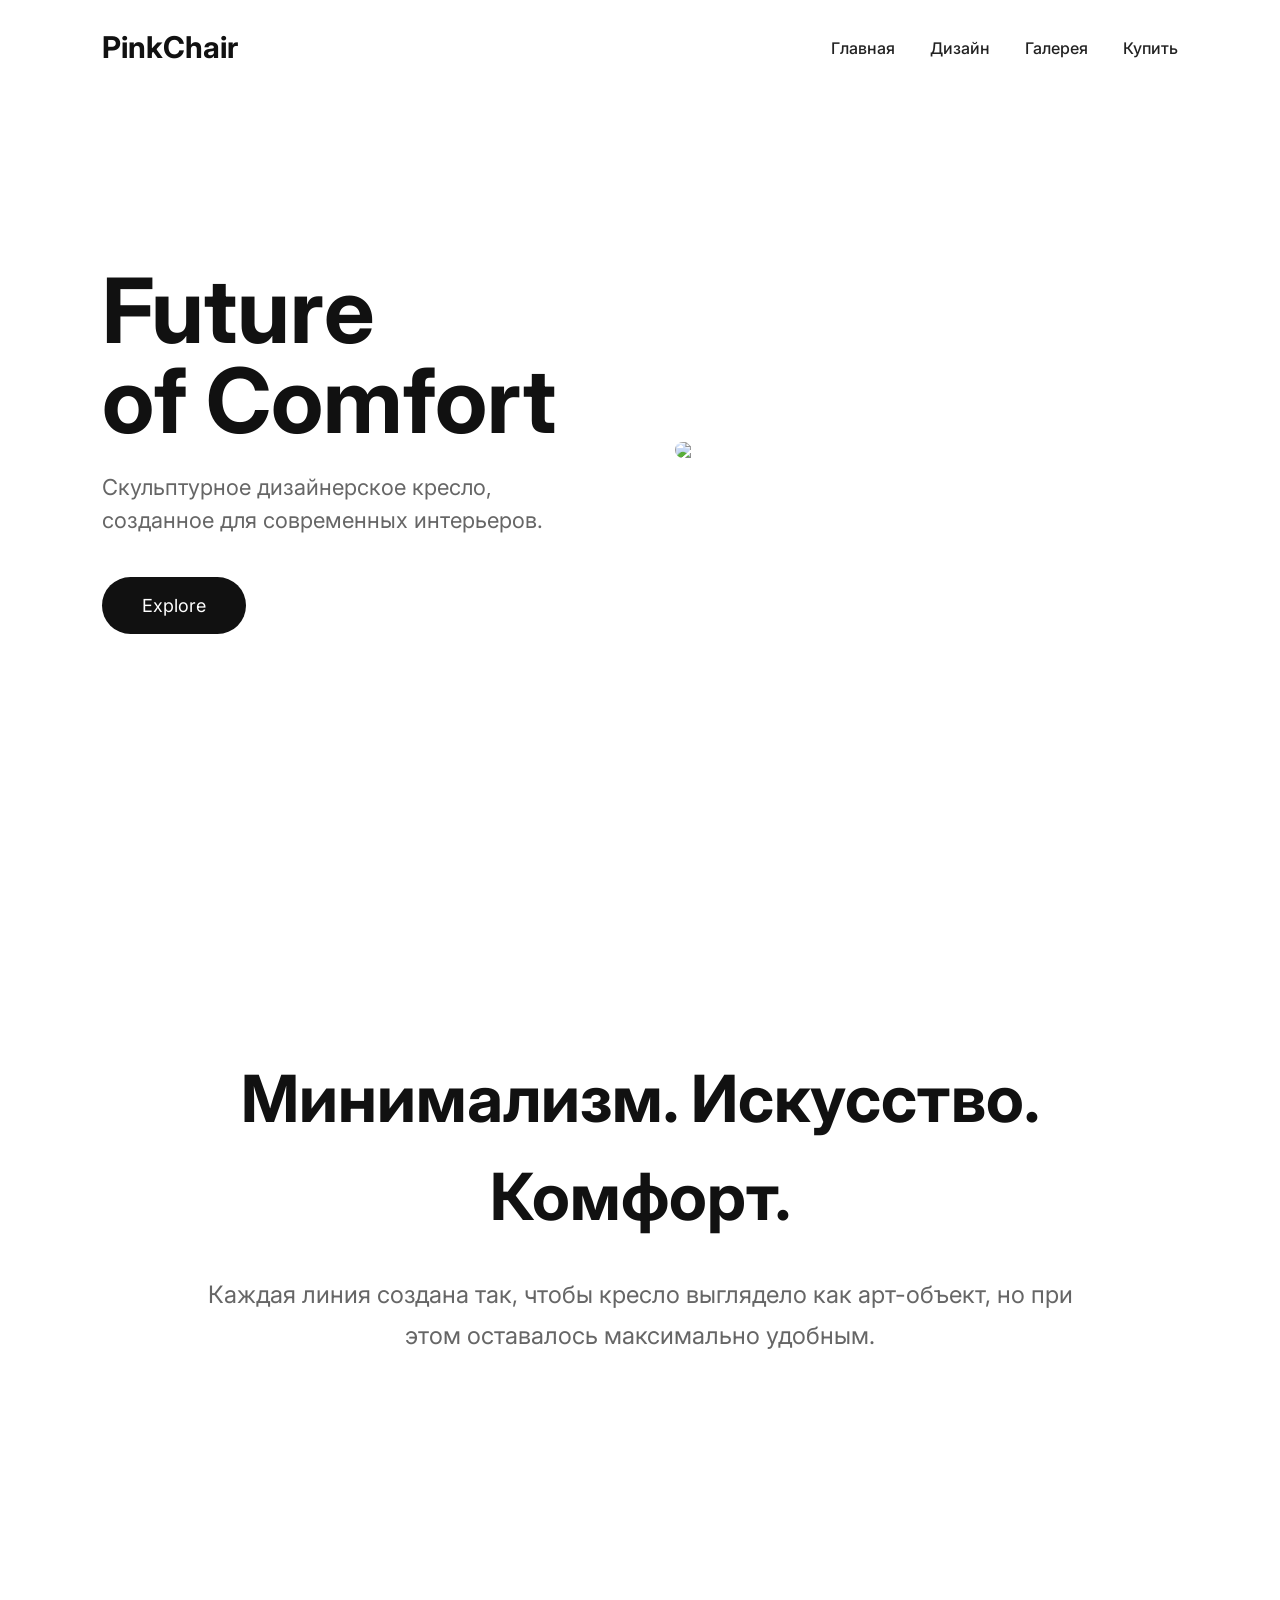
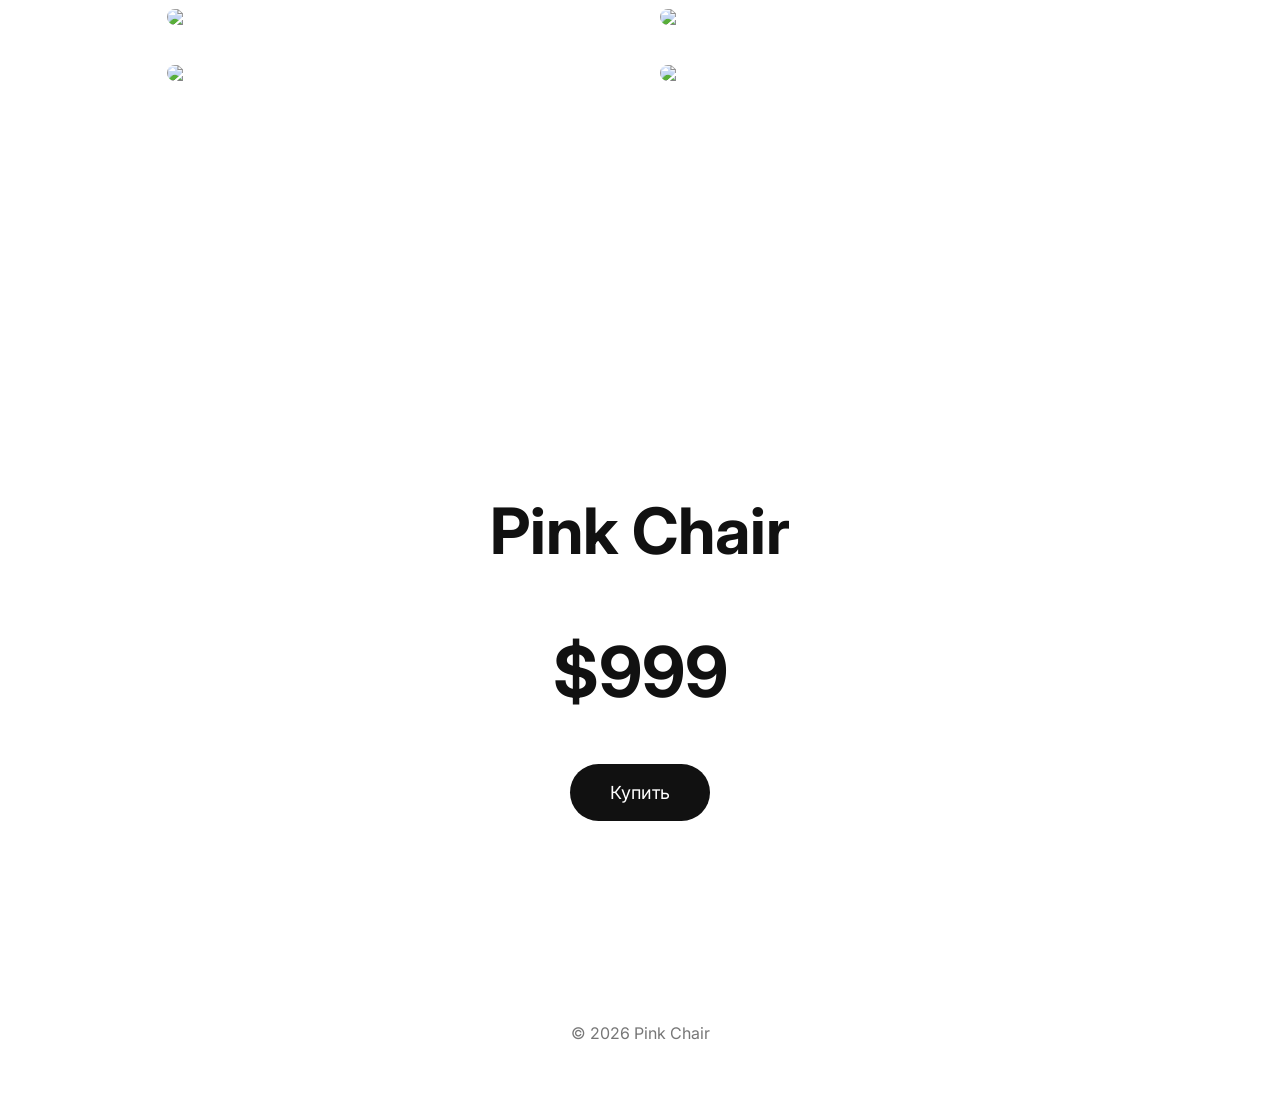
==== index.html @ ea682096 "Rename index1.html to index.html" ====
<!DOCTYPE html>
<html lang="ru">

<head>

<meta charset="UTF-8">

<meta name="viewport" content="width=device-width, initial-scale=1.0">

<title>Pink Chair</title>

<link rel="preconnect" href="https://fonts.googleapis.com">

<link rel="preconnect" href="https://fonts.gstatic.com" crossorigin>

<link href="https://fonts.googleapis.com/css2?family=Inter:wght@300;400;500;600;700;800&display=swap" rel="stylesheet">

<link rel="stylesheet" href="style.css">

</head>

<body>

<header>

<div class="logo">
PinkChair
</div>

<nav>

<a href="#">Главная</a>

<a href="#design">Дизайн</a>

<a href="#gallery">Галерея</a>

<a href="#buy">Купить</a>

</nav>

</header>

<section class="hero">

<div class="heroText">

<h1>

Future

<br>

of Comfort

</h1>

<p>

Скульптурное дизайнерское кресло,
созданное для современных интерьеров.

</p>

<a href="#buy">

<button>

Explore

</button>

</a>

</div>

<div class="heroImage">

<img src="images/chair1.jpg">

</div>

</section>

<section id="design" class="section">

<h2>

Минимализм.

Искусство.

Комфорт.

</h2>

<p>

Каждая линия создана так, чтобы кресло выглядело как арт-объект,
но при этом оставалось максимально удобным.

</p>

</section>

<section id="gallery">

<div class="grid">

<img src="images/chair1.jpg">

<img src="images/chair2.jpg">

<img src="images/chair3.jpg">

<img src="images/chair4.jpg">

</div>

</section>

<section id="buy" class="buy">

<h2>

Pink Chair

</h2>

<div class="price">

$999

</div>

<button>

Купить

</button>

</section>

<footer>

© 2026 Pink Chair

</footer>

<script src="script.js"></script>

</body>

</html>
---- style.css ----
*{

margin:0;

padding:0;

box-sizing:border-box;

font-family:Inter,sans-serif;

}

html{

scroll-behavior:smooth;

}

body{

background:white;

color:#111;

overflow-x:hidden;

}

header{

position:fixed;

top:0;

width:100%;

padding:25px 8%;

display:flex;

justify-content:space-between;

align-items:center;

background:rgba(255,255,255,.85);

backdrop-filter:blur(20px);

z-index:999;

}

.logo{

font-size:30px;

font-weight:700;

}

nav{

display:flex;

gap:35px;

}

nav a{

text-decoration:none;

color:#222;

font-weight:500;

}

.hero{

min-height:100vh;

display:flex;

justify-content:center;

align-items:center;

padding:100px 8%;

gap:80px;

}

.heroText{

flex:1;

}

.heroText h1{

font-size:90px;

line-height:1;

margin-bottom:25px;

}

.heroText p{

font-size:22px;

color:#666;

max-width:500px;

margin-bottom:40px;

}

button{

padding:18px 40px;

border:none;

border-radius:100px;

background:#111;

color:white;

font-size:18px;

cursor:pointer;

transition:.4s;

}

button:hover{

transform:translateY(-5px);

}

.heroImage{

flex:1;

display:flex;

justify-content:center;

}

.heroImage img{

width:100%;

max-width:650px;

border-radius:40px;

transition:1s;

}

.heroImage img:hover{

transform:scale(1.03);

}

.section{

padding:150px 10%;

text-align:center;

}

.section h2{

font-size:65px;

margin-bottom:30px;

}

.section p{

font-size:24px;

color:#666;

max-width:900px;

margin:auto;

line-height:1.7;

}

.grid{

padding:0 8% 150px;

display:grid;

grid-template-columns:repeat(2,1fr);

gap:40px;

}

.grid img{

width:100%;

border-radius:30px;

transition:.6s;

}

.grid img:hover{

transform:scale(1.04);

}

.buy{

padding:150px 8%;

text-align:center;

}

.price{

font-size:70px;

margin:40px;

font-weight:700;

}

footer{

padding:50px;

text-align:center;

color:#777;

}

@media(max-width:900px){

.hero{

flex-direction:column;

text-align:center;

padding-top:140px;

}

.heroText h1{

font-size:56px;

}

.section h2{

font-size:42px;

}

.grid{

grid-template-columns:1fr;

}

nav{

display:none;

}

}


/* ---------- Базовая оптимизация ---------- */

*{
    margin:0;
    padding:0;
    box-sizing:border-box;
}

html{
    scroll-behavior:smooth;
    -webkit-text-size-adjust:100%;
}

body{
    width:100%;
    overflow-x:hidden;
    background:#fff;
    color:#111;
    font-family:Inter,sans-serif;
    line-height:1.5;
}

/* Контейнер */

.container{
    width:min(92%,1400px);
    margin:auto;
}

/* Изображения */

img{
    display:block;
    width:100%;
    height:auto;
    object-fit:cover;
}

/* Видео */

video{
    width:100%;
    height:auto;
}

/* Кнопки */

button{

cursor:pointer;

transition:.3s;

}

button:hover{

transform:translateY(-4px);

}

/* Ссылки */

a{

text-decoration:none;

color:inherit;

}

/* Заголовки */

h1{

font-size:clamp(2.8rem,7vw,6rem);

}

h2{

font-size:clamp(2rem,5vw,4rem);

}

h3{

font-size:clamp(1.3rem,3vw,2rem);

}

p{

font-size:clamp(1rem,2vw,1.2rem);

color:#666;

}

/* Секции */

section{

padding:clamp(60px,8vw,140px) 6%;

}

/* Hero */

.hero{

display:flex;

align-items:center;

justify-content:space-between;

gap:70px;

flex-wrap:wrap;

min-height:100vh;

}

.hero-text{

flex:1 1 450px;

}

.hero-image{

flex:1 1 450px;

}

/* Карточки */

.cards{

display:grid;

grid-template-columns:repeat(auto-fit,minmax(280px,1fr));

gap:30px;

}

.card{

transition:.4s;

}

.card:hover{

transform:translateY(-10px);

}

/* Галерея */

.gallery{

display:grid;

grid-template-columns:repeat(auto-fit,minmax(280px,1fr));

gap:25px;

}

.gallery img{

border-radius:25px;

transition:.6s;

}

.gallery img:hover{

transform:scale(1.03);

}

/* Навигация */

header{

position:fixed;

top:0;

left:0;

width:100%;

z-index:999;

}

nav{

display:flex;

gap:35px;

}

/* Планшеты */

@media(max-width:992px){

.hero{

flex-direction:column;

text-align:center;

}

.hero-text{

order:2;

}

.hero-image{

order:1;

}

}

/* Телефоны */

@media(max-width:768px){

nav{

display:none;

}

section{

padding:70px 20px;

}

.cards{

grid-template-columns:1fr;

}

.gallery{

grid-template-columns:1fr;

}

button{

width:100%;

}

}

/* Маленькие телефоны */

@media(max-width:480px){

.hero{

padding-top:110px;

}

.container{

width:94%;

}

}

/* Большие мониторы */

@media(min-width:1700px){

.container{

max-width:1600px;

}

}
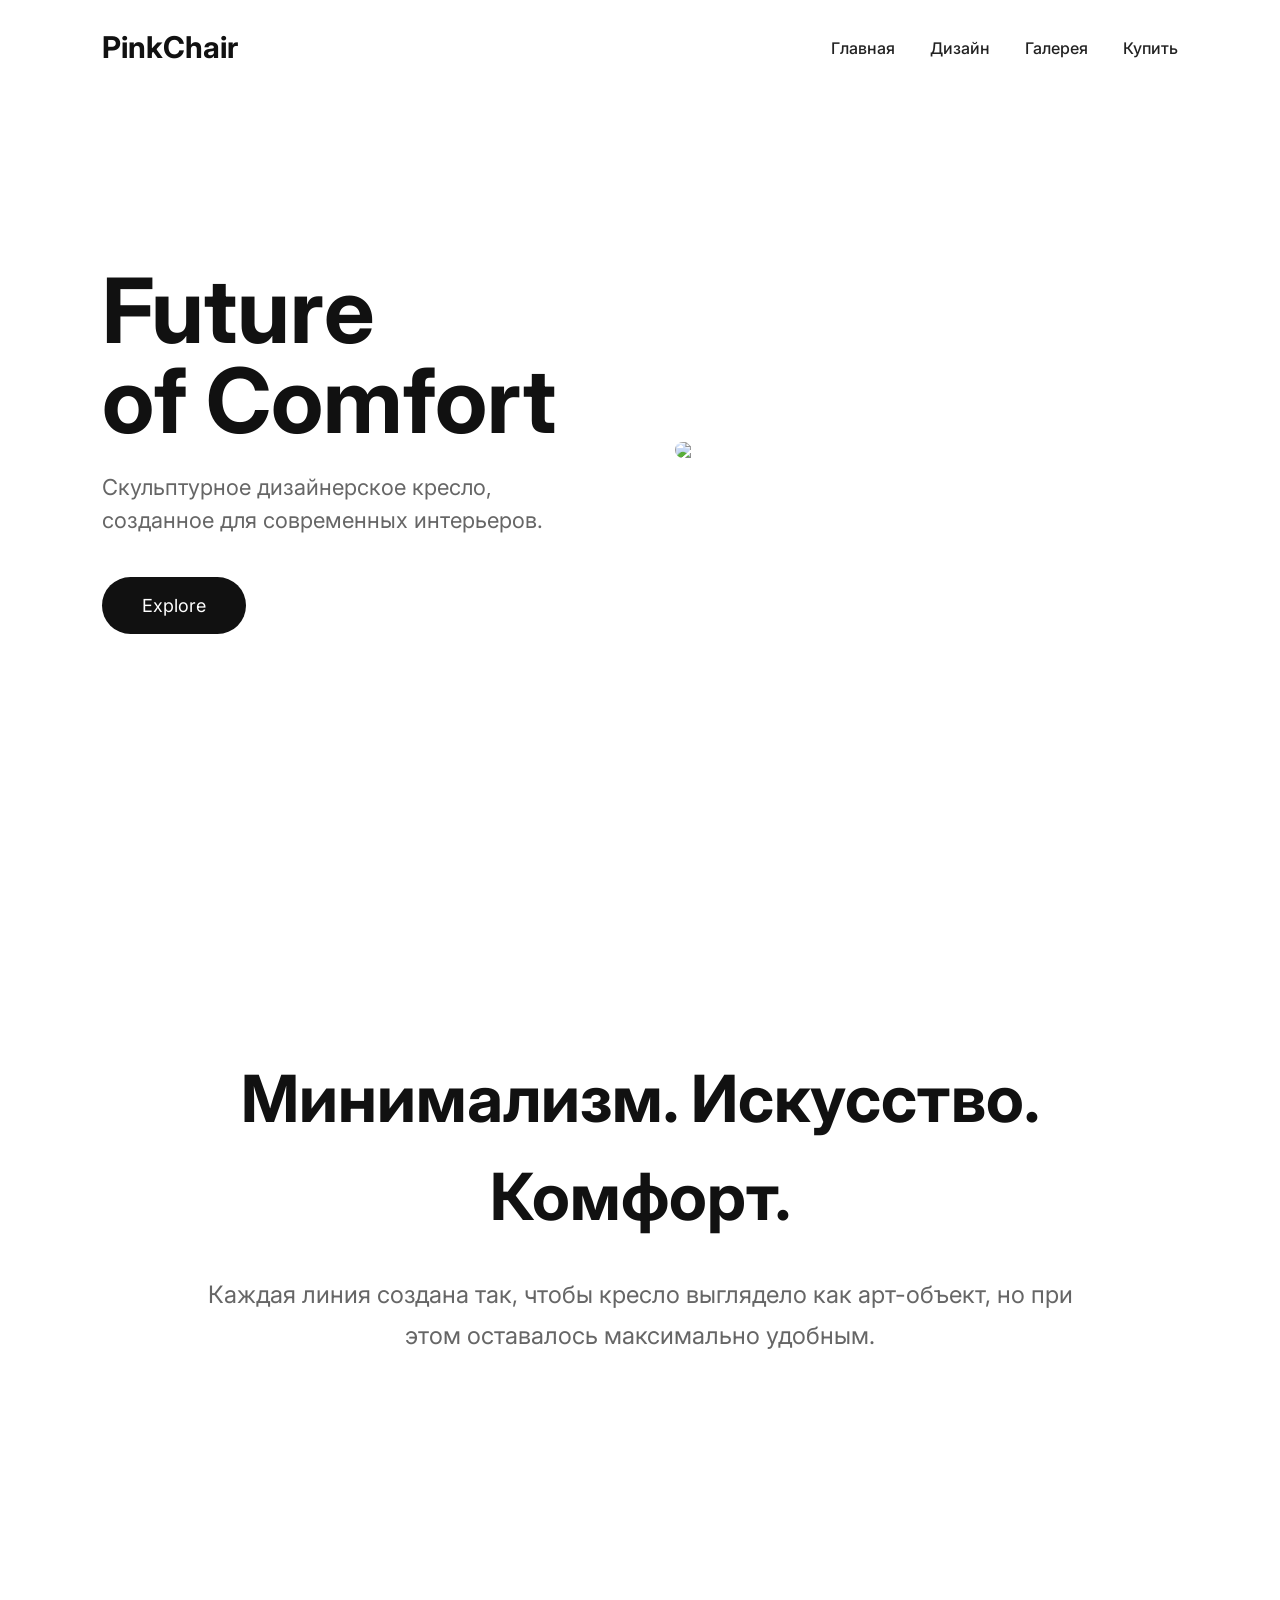
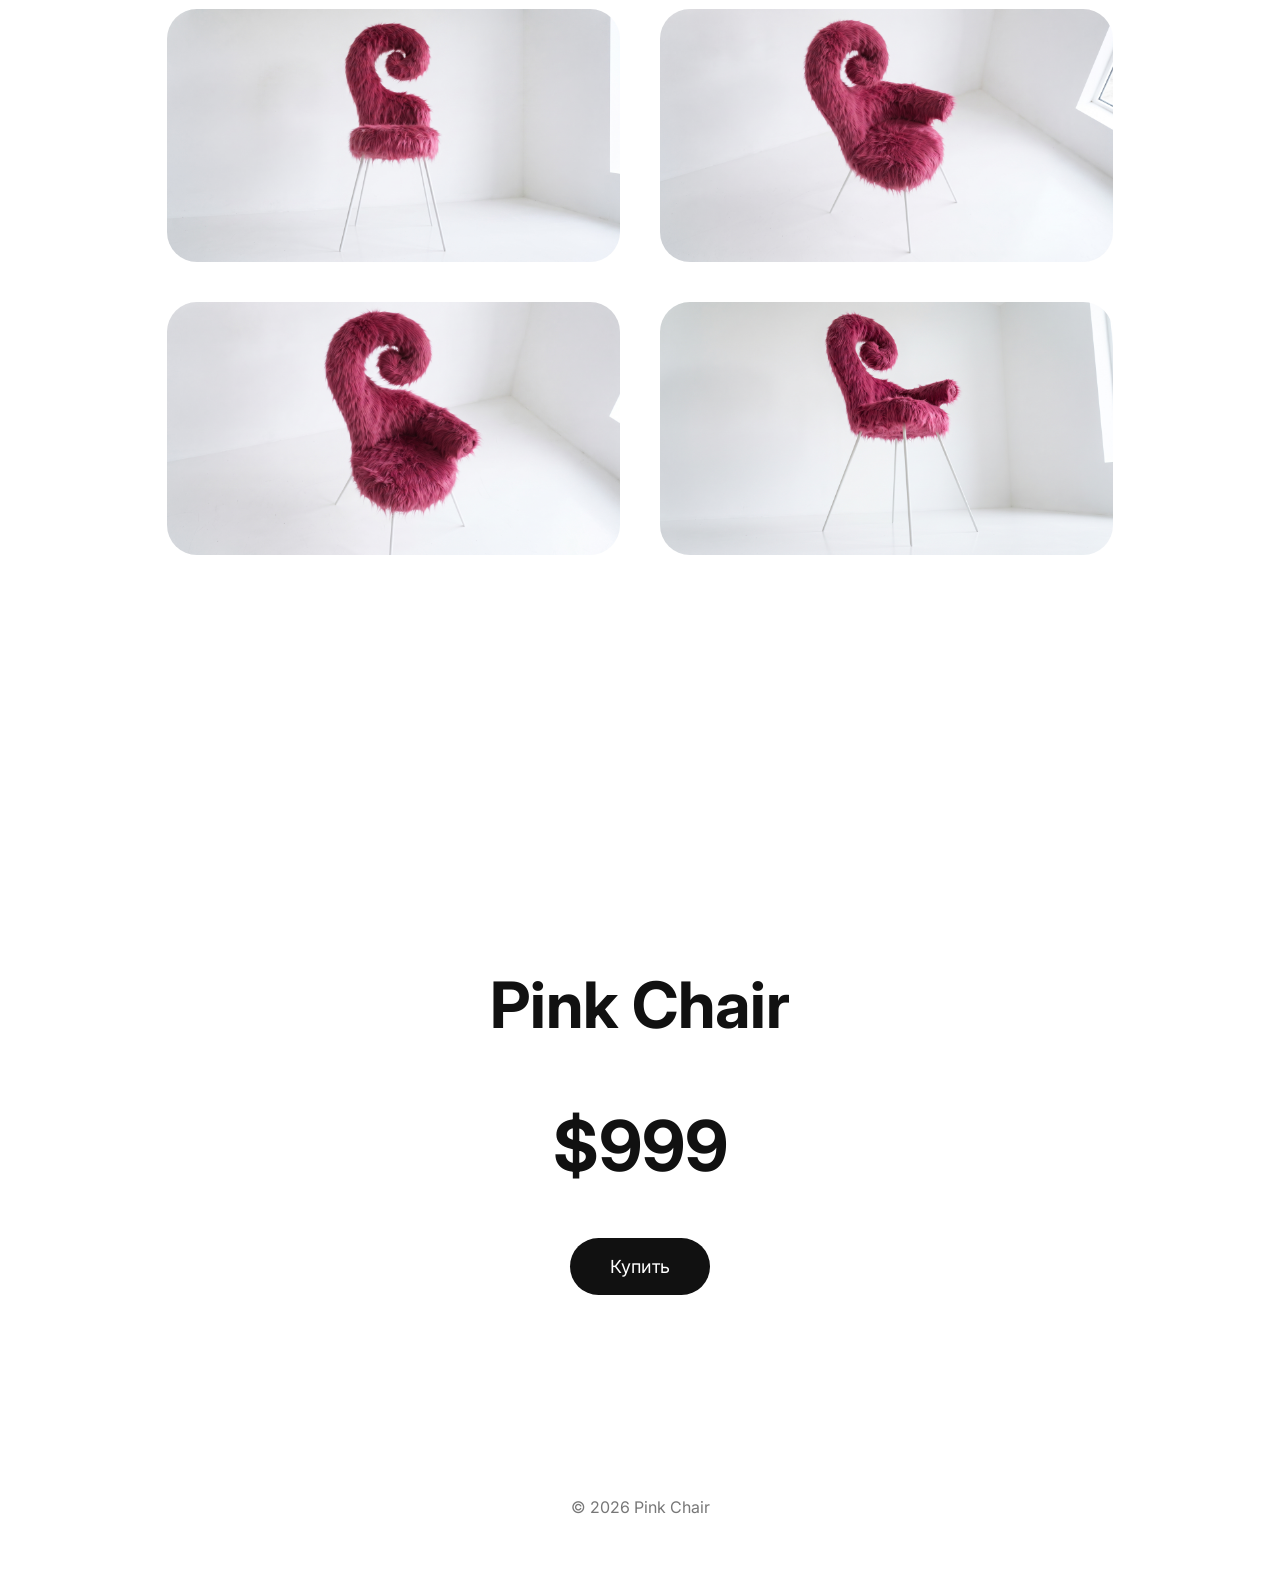
==== commit a1d2e6c2: "Update index.html" ====
--- a/index.html
+++ b/index.html
@@ -107,13 +107,13 @@
 
 <div class="grid">
 
-<img src="images/chair1.jpg">
+<img src="chair1.jpg">
 
-<img src="images/chair2.jpg">
+<img src="chair2.jpg">
 
-<img src="images/chair3.jpg">
+<img src="chair3.jpg">
 
-<img src="images/chair4.jpg">
+<img src="chair4.jpg">
 
 </div>
 
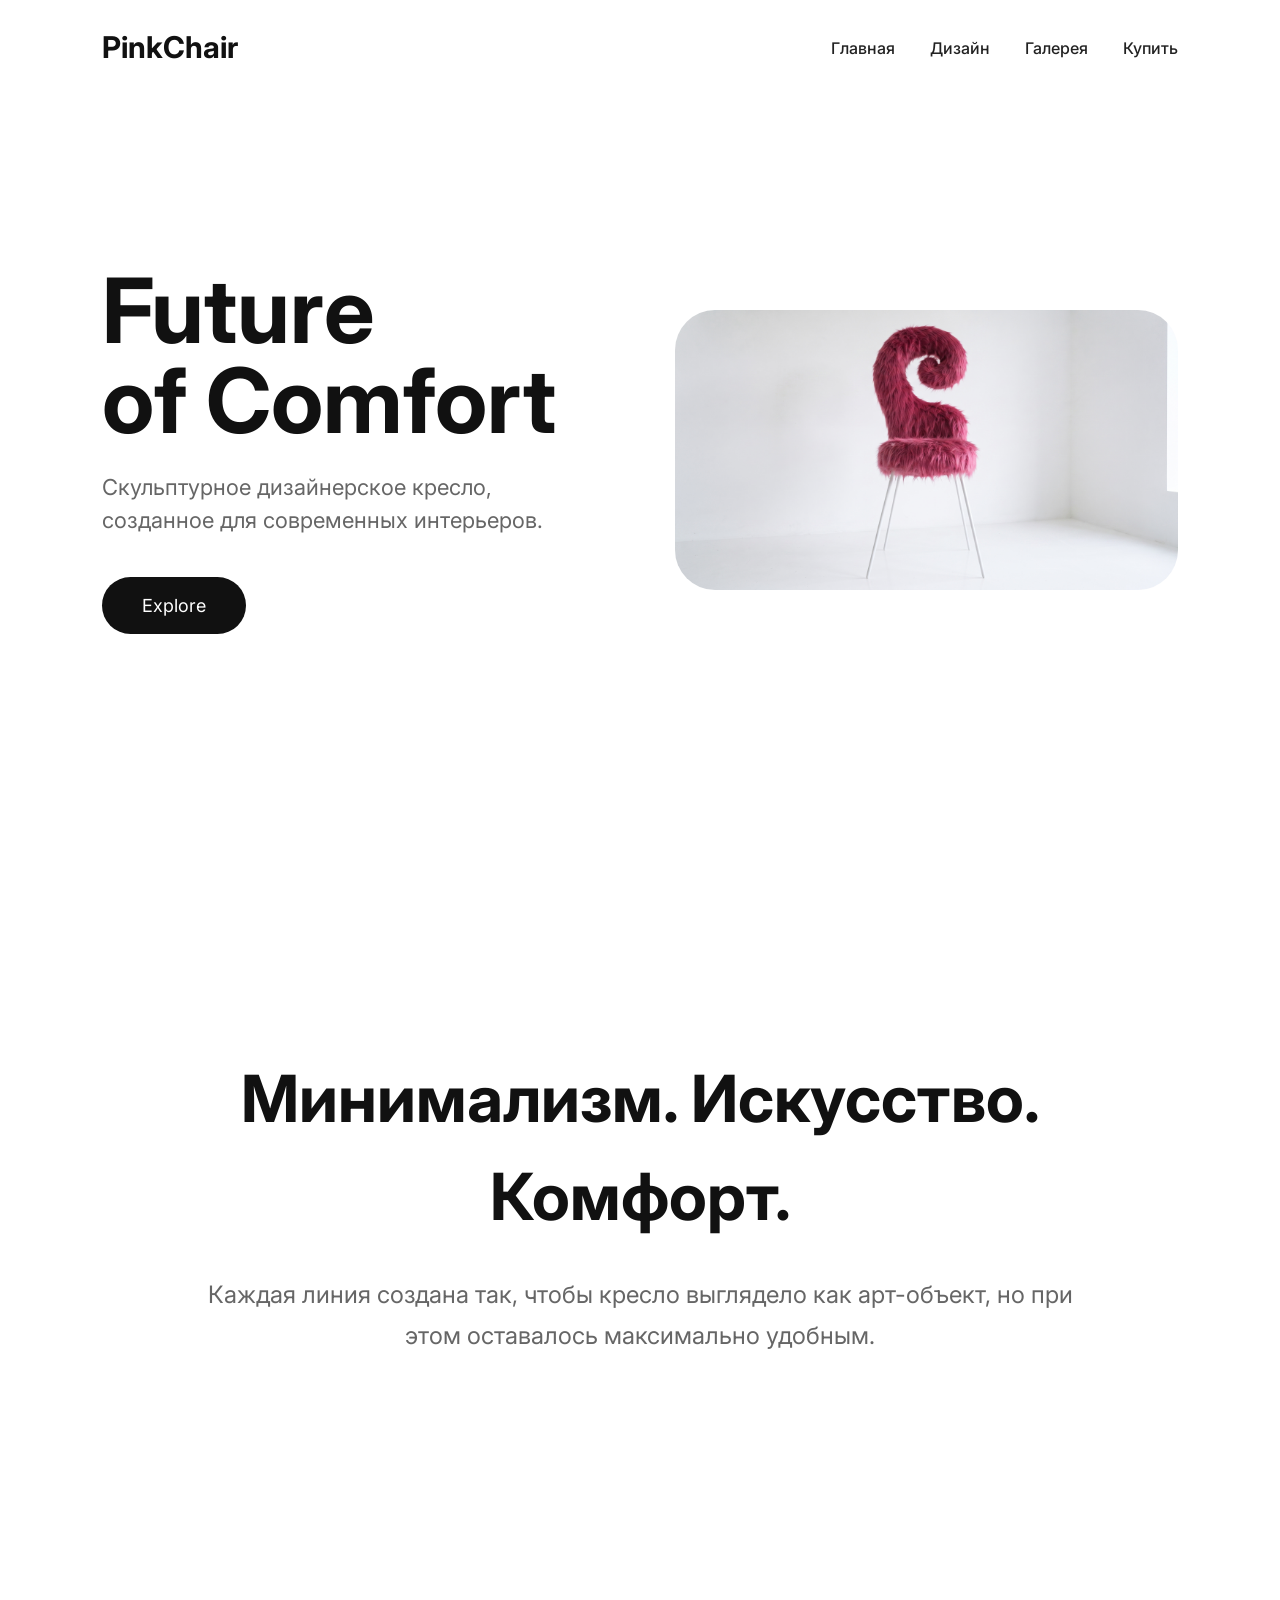
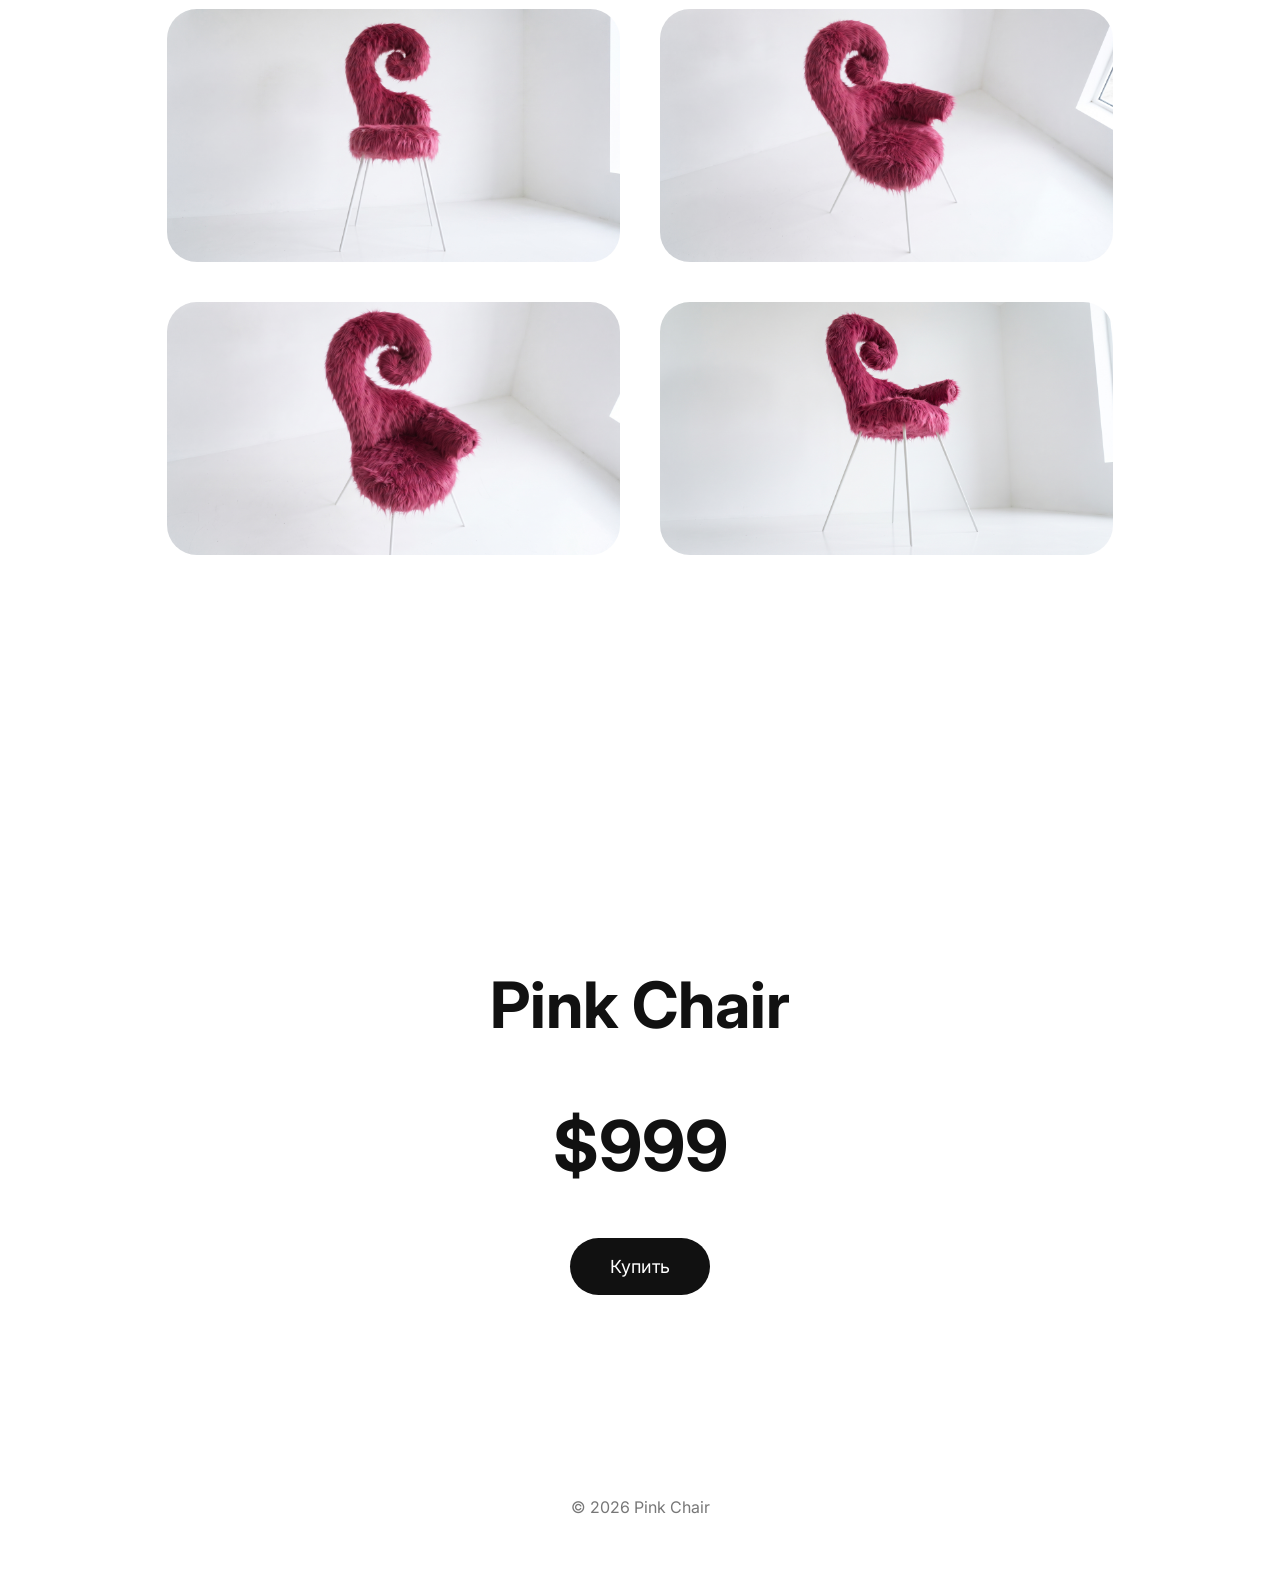
==== commit d589af2a: "Update index.html" ====
--- a/index.html
+++ b/index.html
@@ -76,7 +76,7 @@
 
 <div class="heroImage">
 
-<img src="images/chair1.jpg">
+<img src="chair1.jpg">
 
 </div>
 
@@ -107,13 +107,10 @@
 
 <div class="grid">
 
-<img src="chair1.jpg">
-
-<img src="chair2.jpg">
-
-<img src="chair3.jpg">
-
-<img src="chair4.jpg">
+<img src="chair1.jpg" alt="">
+<img src="chair2.jpg" alt="">
+<img src="chair3.jpg" alt="">
+<img src="chair4.jpg" alt="">
 
 </div>
 
